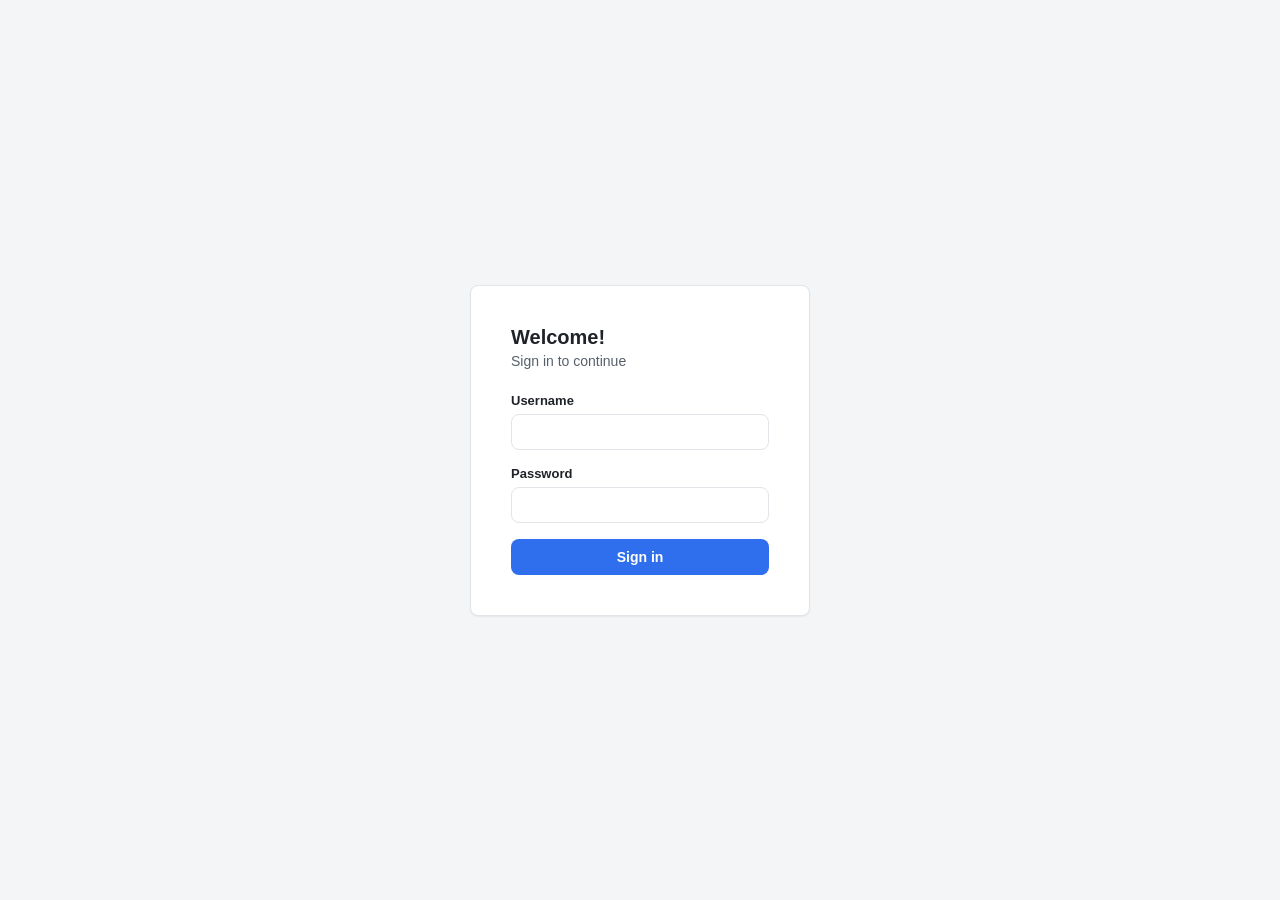
==== builder.html @ 2cc738a7 "Add files via upload" ====
<!DOCTYPE html>
<html lang="en">
<head>
<meta charset="UTF-8">
<meta name="viewport" content="width=device-width, initial-scale=1.0">
<title>New workflow · Business Progress Management</title>
<link rel="stylesheet" href="css/style.css">
</head>
<body>

<div class="app-shell">

  <aside class="sidebar">
    <h2>Business Progress Management</h2>
    <nav>
      <a href="dashboard.html">Dashboard</a>
      <a href="builder.html" class="active">New workflow</a>
      <a href="#" id="logout-link">Log out</a>
    </nav>
    <div class="user-tag" id="user-tag"></div>
  </aside>

  <main class="main-content">
    <div class="page-header">
      <h1>Create workflow</h1>
    </div>

    <div class="card">
      <div class="field">
        <label for="workflow-title">Workflow title</label>
        <input type="text" id="workflow-title" placeholder="e.g. New client onboarding">
      </div>

      <div class="field">
        <label for="workflow-desc">Starting information (optional)</label>
        <textarea id="workflow-desc" placeholder="Any initial data the first assignee should see"></textarea>
      </div>

      <label style="font-size:13px; font-weight:600; display:block; margin-bottom:8px;">Steps</label>

      <div id="steps-list">
        <!-- step rows injected here by JS, one per step:
        <div class="step-row" data-step-index="0">
          <span class="step-index">1</span>
          <select class="step-assignee"><option>-- choose person/group --</option></select>
          <div class="step-actions">
            <button class="btn btn-secondary btn-icon" data-action="move-up">↑</button>
            <button class="btn btn-secondary btn-icon" data-action="move-down">↓</button>
            <button class="btn btn-danger btn-icon" data-action="remove">✕</button>
          </div>
        </div>
        -->
        <div class="empty-state" id="steps-empty">No steps yet. Add the first one below.</div>
      </div>

      <button class="btn btn-secondary" id="add-step-btn" type="button">+ Add step</button>

      <div style="margin-top:24px; display:flex; gap:8px;">
        <button class="btn btn-primary" id="save-workflow-btn" type="button">Save workflow</button>
        <a href="dashboard.html" class="btn btn-secondary">Cancel</a>
      </div>
    </div>
  </main>

</div>

<script src="js/data.js"></script>
<script src="js/auth.js"></script>
<script src="js/builder.js"></script>
</body>
</html>
---- css/style.css ----
:root {
  --bg: #f4f5f7;
  --surface: #ffffff;
  --border: #e1e4e8;
  --text-primary: #1f2328;
  --text-secondary: #57606a;
  --text-muted: #8b949e;
  --accent: #2f6fed;
  --accent-hover: #2559c9;
  --danger: #d1242f;
  --success: #1a7f37;
  --warning: #9a6700;
  --radius: 8px;
  --shadow: 0 1px 2px rgba(0,0,0,0.06);
  font-family: -apple-system, "Segoe UI", Roboto, Helvetica, Arial, sans-serif;
}

* { box-sizing: border-box; }

body {
  margin: 0;
  background: var(--bg);
  color: var(--text-primary);
}

/* ---------- Layout ---------- */
.app-shell {
  display: flex;
  min-height: 100vh;
}

.sidebar {
  width: 220px;
  background: var(--surface);
  border-right: 1px solid var(--border);
  padding: 24px 16px;
  flex-shrink: 0;
}

.sidebar h2 {
  font-size: 16px;
  margin: 0 0 24px;
}

.sidebar nav a {
  display: block;
  padding: 10px 12px;
  border-radius: var(--radius);
  color: var(--text-secondary);
  text-decoration: none;
  font-size: 14px;
  margin-bottom: 4px;
}

.sidebar nav a.active,
.sidebar nav a:hover {
  background: var(--bg);
  color: var(--text-primary);
}

.sidebar .user-tag {
  margin-top: 32px;
  padding-top: 16px;
  border-top: 1px solid var(--border);
  font-size: 13px;
  color: var(--text-muted);
}

.main-content {
  flex: 1;
  padding: 32px 40px;
  max-width: 900px;
}

.page-header {
  display: flex;
  justify-content: space-between;
  align-items: center;
  margin-bottom: 24px;
}

.page-header h1 {
  font-size: 22px;
  margin: 0;
}

/* ---------- Auth page (no sidebar) ---------- */
.auth-wrap {
  min-height: 100vh;
  display: flex;
  align-items: center;
  justify-content: center;
}

.auth-card {
  background: var(--surface);
  border: 1px solid var(--border);
  border-radius: var(--radius);
  box-shadow: var(--shadow);
  padding: 40px;
  width: 340px;
}

.auth-card h1 {
  font-size: 20px;
  margin: 0 0 4px;
}

.auth-card p.subtitle {
  color: var(--text-secondary);
  font-size: 14px;
  margin: 0 0 24px;
}

.auth-card .error-msg {
  display: none;
  background: #ffebe9;
  color: var(--danger);
  font-size: 13px;
  padding: 10px 12px;
  border-radius: var(--radius);
  margin-bottom: 16px;
}

/* ---------- Forms ---------- */
.field {
  margin-bottom: 16px;
}

.field label {
  display: block;
  font-size: 13px;
  font-weight: 600;
  margin-bottom: 6px;
}

.field input,
.field select,
.field textarea {
  width: 100%;
  padding: 9px 10px;
  border: 1px solid var(--border);
  border-radius: var(--radius);
  font-size: 14px;
  font-family: inherit;
  background: var(--surface);
  color: var(--text-primary);
}

.field textarea {
  resize: vertical;
  min-height: 90px;
}

.field input:focus,
.field select:focus,
.field textarea:focus {
  outline: none;
  border-color: var(--accent);
}

/* ---------- Buttons ---------- */
.btn {
  display: inline-flex;
  align-items: center;
  gap: 6px;
  padding: 9px 16px;
  border-radius: var(--radius);
  border: 1px solid transparent;
  font-size: 14px;
  font-weight: 600;
  cursor: pointer;
}

.btn-primary { background: var(--accent); color: #fff; }
.btn-primary:hover { background: var(--accent-hover); }

.btn-secondary {
  background: var(--surface);
  border-color: var(--border);
  color: var(--text-primary);
}
.btn-secondary:hover { background: var(--bg); }

.btn-danger { background: #fff; border-color: var(--border); color: var(--danger); }
.btn-danger:hover { background: #ffebe9; }

.btn-icon {
  padding: 6px 8px;
  font-size: 13px;
  line-height: 1;
}

.btn-block { width: 100%; justify-content: center; }

/* ---------- Cards ---------- */
.card {
  background: var(--surface);
  border: 1px solid var(--border);
  border-radius: var(--radius);
  box-shadow: var(--shadow);
  padding: 20px;
  margin-bottom: 16px;
}

.card-title-row {
  display: flex;
  justify-content: space-between;
  align-items: flex-start;
  margin-bottom: 8px;
}

.card-title-row h3 {
  margin: 0;
  font-size: 16px;
}

.card-meta {
  font-size: 13px;
  color: var(--text-muted);
}

/* ---------- Badges ---------- */
.badge {
  display: inline-block;
  padding: 3px 10px;
  border-radius: 999px;
  font-size: 12px;
  font-weight: 600;
}

.badge-pending { background: #fff8c5; color: var(--warning); }
.badge-progress { background: #ddf4ff; color: #0969da; }
.badge-completed { background: #dafbe1; color: var(--success); }
.badge-readonly { background: #eaeef2; color: var(--text-muted); }

/* ---------- Step builder rows ---------- */
.step-row {
  display: flex;
  align-items: center;
  gap: 10px;
  background: var(--bg);
  border: 1px solid var(--border);
  border-radius: var(--radius);
  padding: 12px;
  margin-bottom: 8px;
}

.step-row .step-index {
  font-weight: 700;
  color: var(--text-muted);
  width: 20px;
}

.step-row select {
  flex: 1;
}

.step-row .step-actions {
  display: flex;
  gap: 4px;
}

.empty-state {
  text-align: center;
  color: var(--text-muted);
  padding: 40px 0;
  font-size: 14px;
}

/* ---------- Mobile responsiveness ---------- */
@media (max-width: 600px) {
  .app-shell {
    flex-direction: column;
  }

  .sidebar {
    width: 100%;
    border-right: none;
    border-bottom: 1px solid var(--border);
    padding: 16px;
  }

  .sidebar nav {
    display: flex;
    gap: 8px;
    overflow-x: auto;
  }

  .sidebar nav a {
    white-space: nowrap;
    margin-bottom: 0;
  }

  .sidebar .user-tag {
    margin-top: 12px;
    padding-top: 12px;
  }

  .main-content {
    padding: 20px 16px;
    max-width: 100%;
  }

  .step-row {
    flex-wrap: wrap;
  }

  .step-row .step-index {
    width: auto;
  }

  .step-row select {
    flex-basis: 100%;
    order: 3;
  }

  .step-row .step-actions {
    margin-left: auto;
  }
}
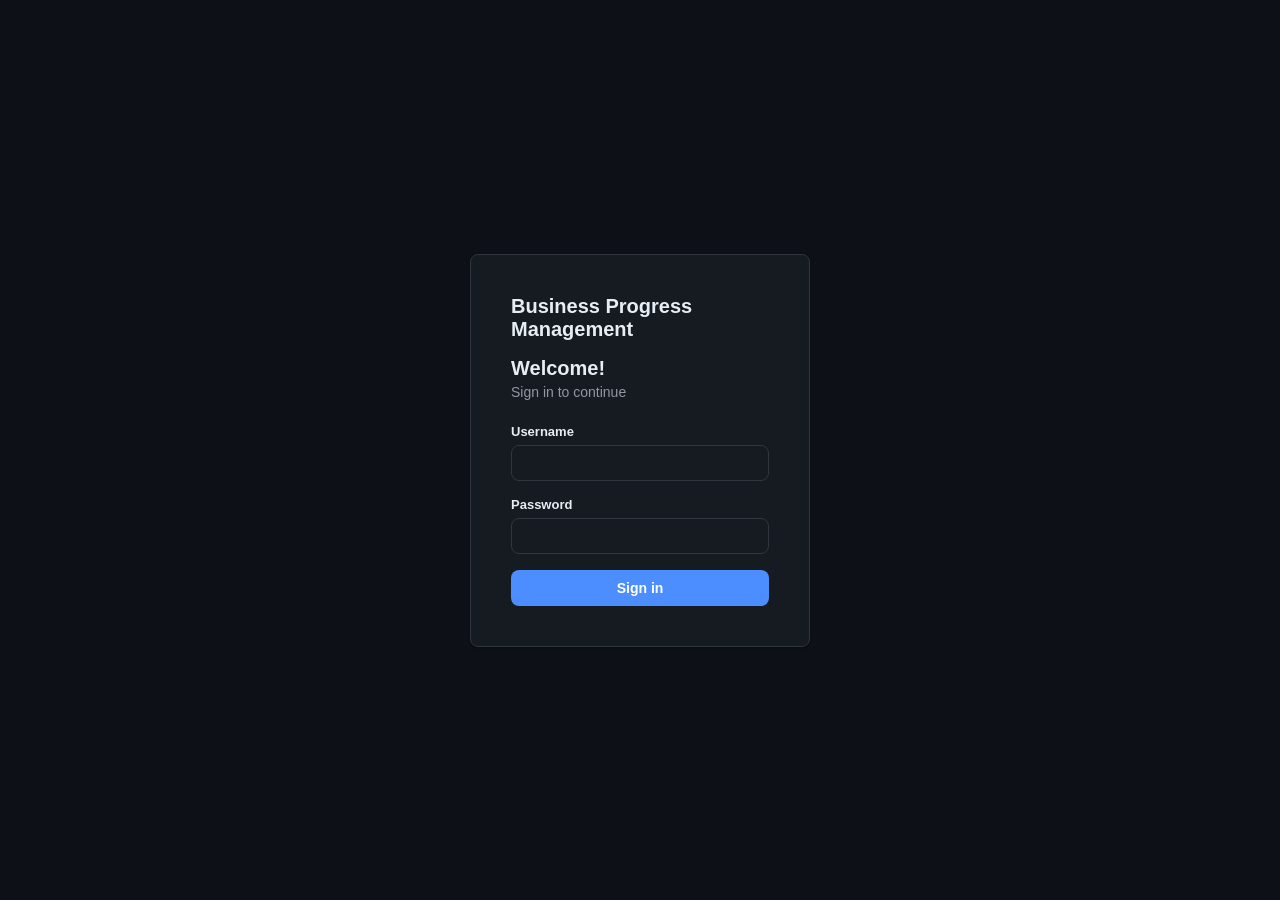
==== commit 1a448b99: "Add files via upload" ====
--- a/builder.html
+++ b/builder.html
@@ -39,17 +39,6 @@
       <label style="font-size:13px; font-weight:600; display:block; margin-bottom:8px;">Steps</label>
 
       <div id="steps-list">
-        <!-- step rows injected here by JS, one per step:
-        <div class="step-row" data-step-index="0">
-          <span class="step-index">1</span>
-          <select class="step-assignee"><option>-- choose person/group --</option></select>
-          <div class="step-actions">
-            <button class="btn btn-secondary btn-icon" data-action="move-up">↑</button>
-            <button class="btn btn-secondary btn-icon" data-action="move-down">↓</button>
-            <button class="btn btn-danger btn-icon" data-action="remove">✕</button>
-          </div>
-        </div>
-        -->
         <div class="empty-state" id="steps-empty">No steps yet. Add the first one below.</div>
       </div>
 
--- a/css/style.css
+++ b/css/style.css
@@ -1,17 +1,17 @@
 :root {
-  --bg: #f4f5f7;
-  --surface: #ffffff;
-  --border: #e1e4e8;
-  --text-primary: #1f2328;
-  --text-secondary: #57606a;
-  --text-muted: #8b949e;
-  --accent: #2f6fed;
-  --accent-hover: #2559c9;
-  --danger: #d1242f;
-  --success: #1a7f37;
-  --warning: #9a6700;
+  --bg: #0d1117;
+  --surface: #161b22;
+  --border: #30363d;
+  --text-primary: #e6edf3;
+  --text-secondary: #9198a1;
+  --text-muted: #6e7681;
+  --accent: #4c8dff;
+  --accent-hover: #6ba1ff;
+  --danger: #f85149;
+  --success: #3fb950;
+  --warning: #d29922;
   --radius: 8px;
-  --shadow: 0 1px 2px rgba(0,0,0,0.06);
+  --shadow: 0 1px 2px rgba(0,0,0,0.4);
   font-family: -apple-system, "Segoe UI", Roboto, Helvetica, Arial, sans-serif;
 }
 
